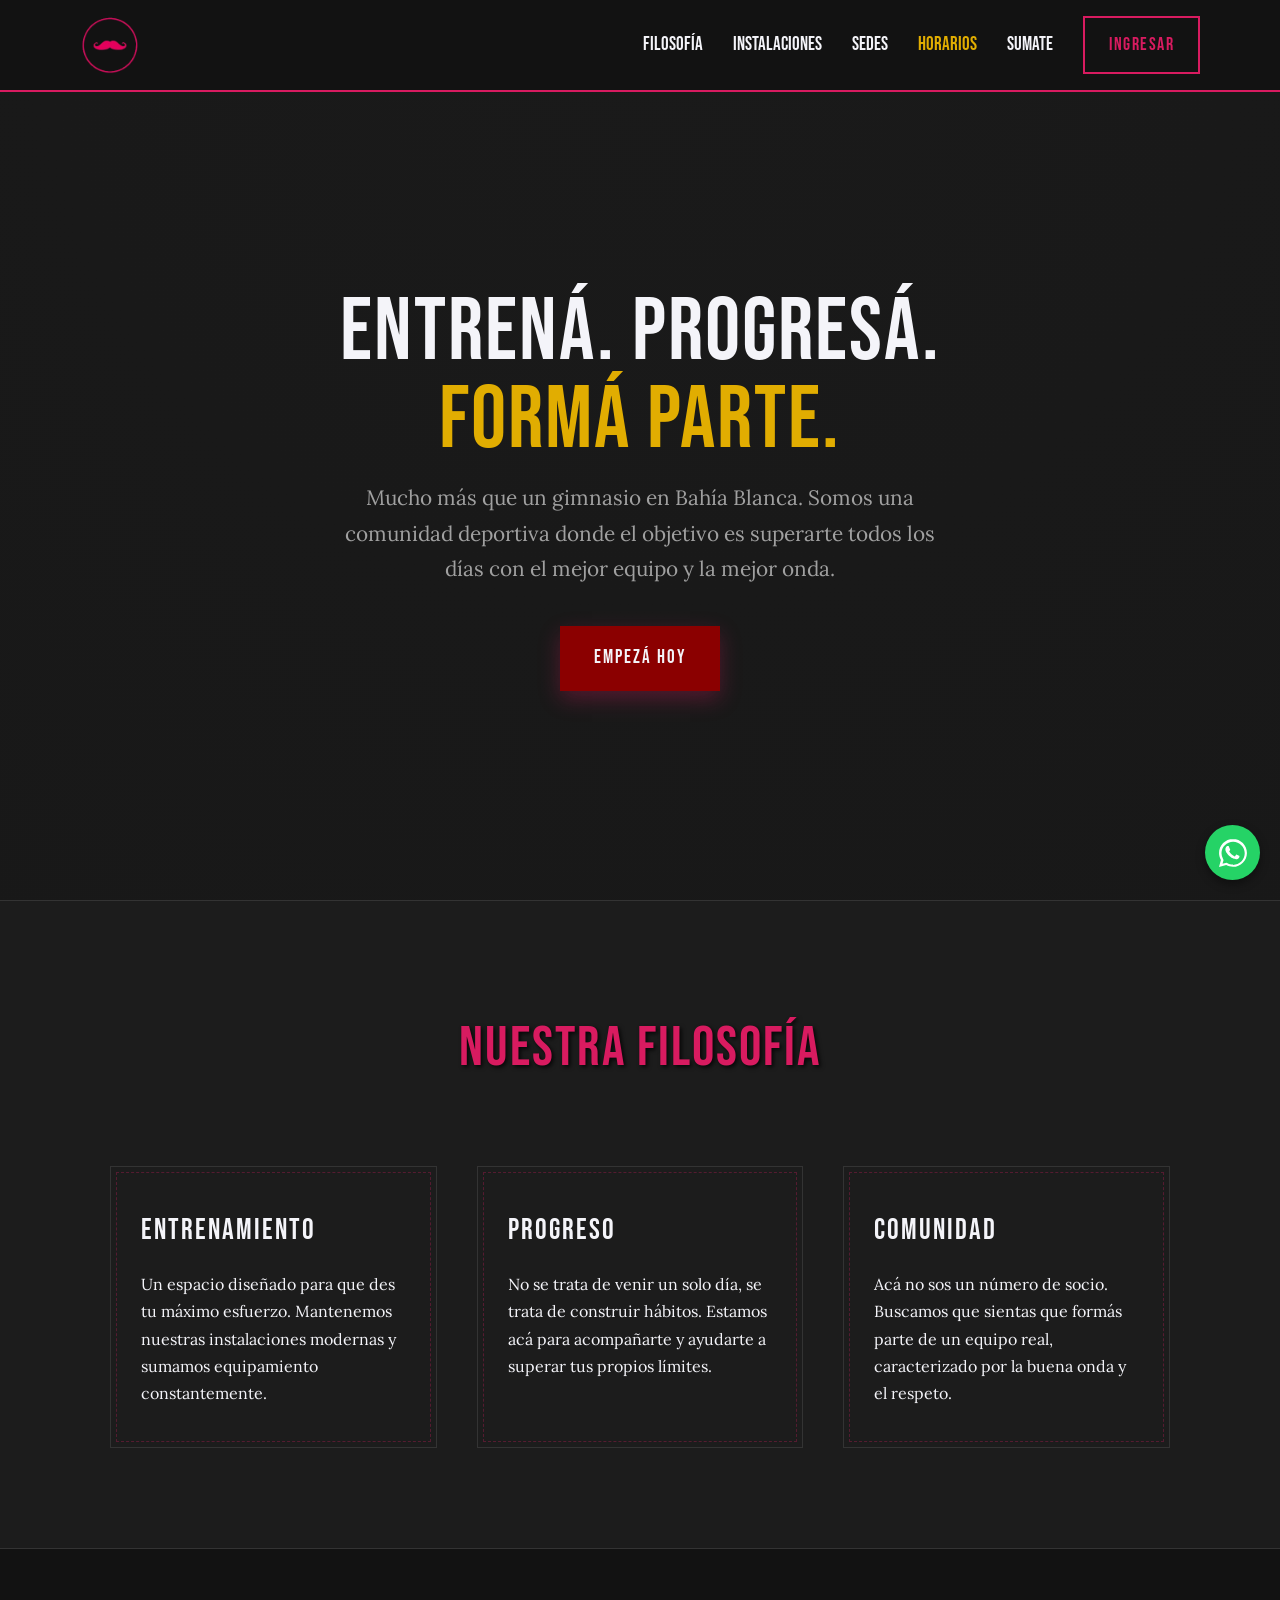
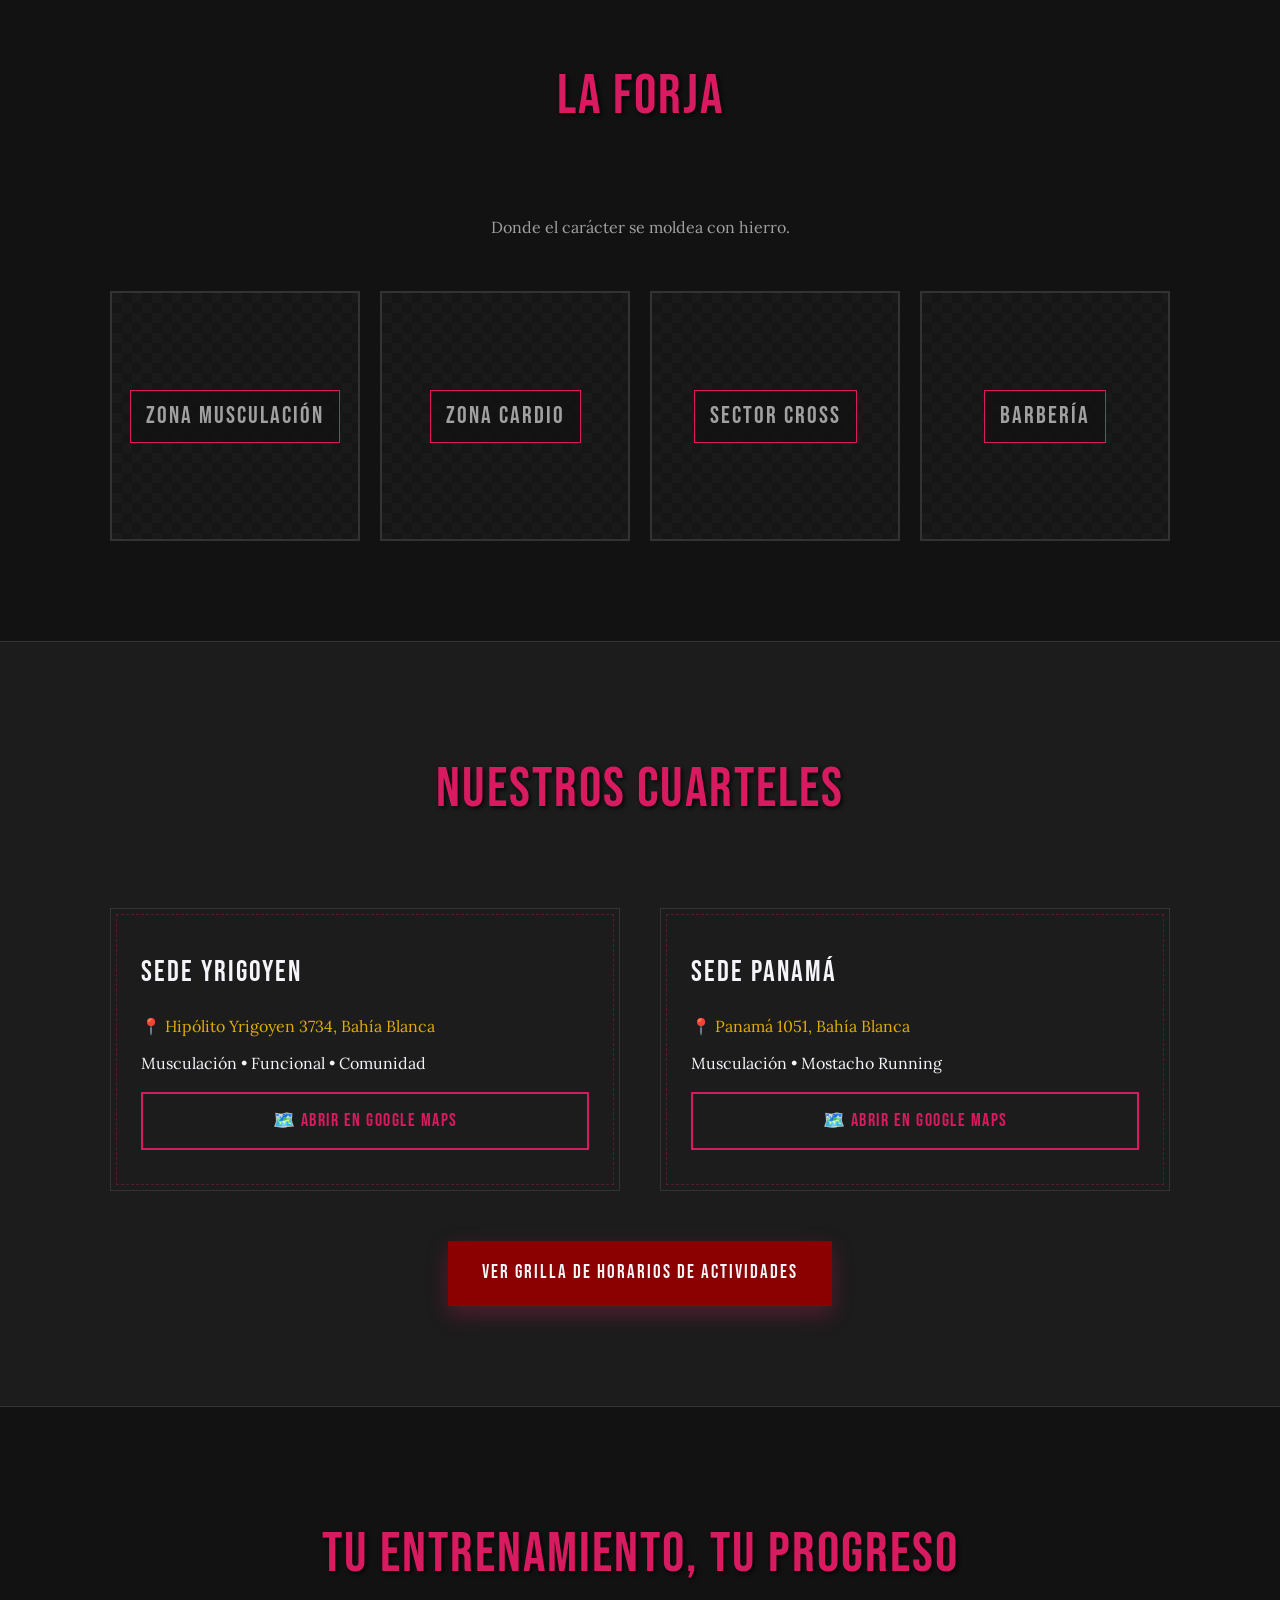
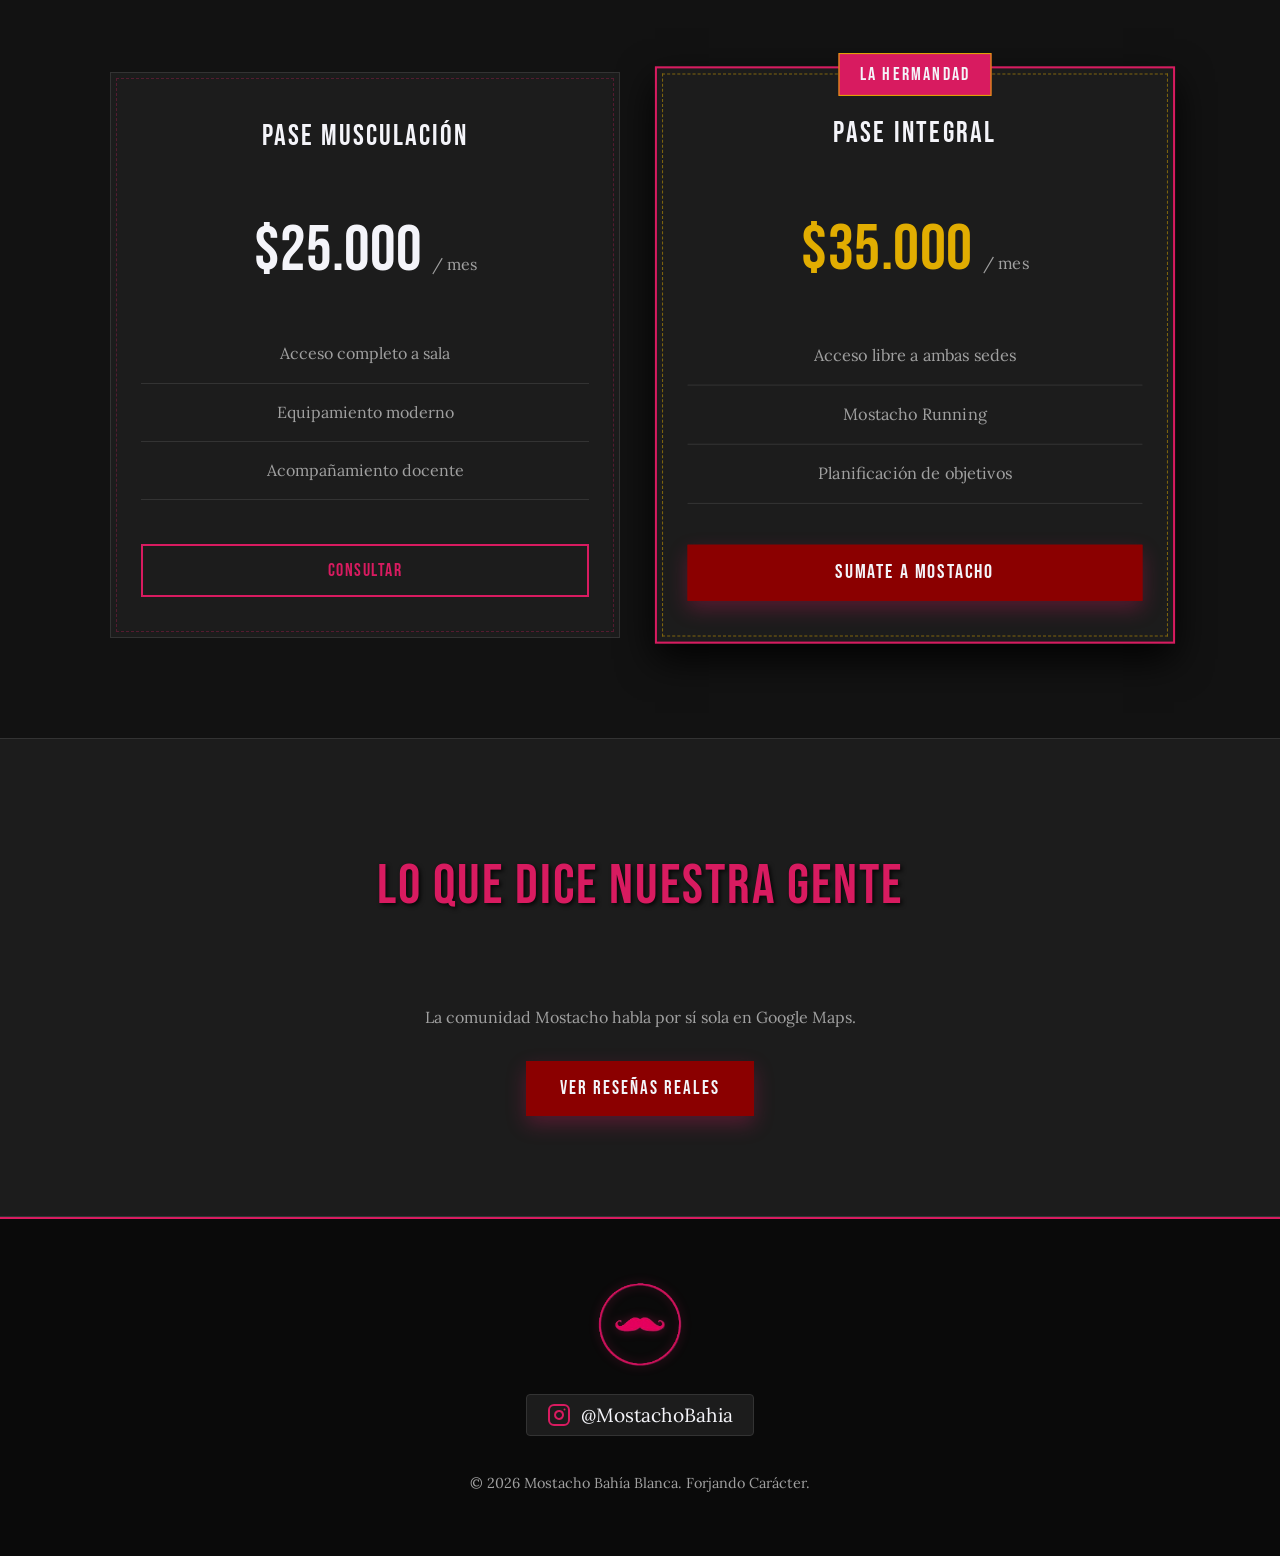
==== index.html @ eb4aad85 "feat: Interfaz completa de Mostacho Gym v1.0" ====
<!DOCTYPE html>
<html lang="es-AR">
<head>
    <meta charset="UTF-8">
    <meta name="viewport" content="width=device-width, initial-scale=1.0">
    <title>Mostacho Gym | Comunidad Deportiva en Bahía Blanca</title>
    
    <link rel="preconnect" href="https://fonts.googleapis.com">
    <link rel="preconnect" href="https://fonts.gstatic.com" crossorigin>
    <link href="https://fonts.googleapis.com/css2?family=Bebas+Neue&family=Lora:ital,wght@0,400;0,700;1,400&display=swap" rel="stylesheet">
    
    <link rel="stylesheet" href="./src/css/variables.css">
    <link rel="stylesheet" href="./src/css/global.css">
    <link rel="stylesheet" href="./src/css/landing.css">
</head>
<body>
    
    <!-- PANTALLA DE CARGA (SPLASH SCREEN) -->
    <div id="splash-screen" class="splash-screen">
        <img src="./public/imagen/logo.png" alt="Cargando Mostacho..." class="splash-logo">
    </div>

    <!-- HEADER Y NAVEGACIÓN -->
    <header class="main-header">
        <div class="nav-container">
            <img src="./public/imagen/logo.png" alt="Mostacho Gym Logo" class="brand-logo">
            <nav class="main-nav">
                <a href="#filosofia">Filosofía</a>
                <a href="#galeria">Instalaciones</a>
                <a href="#sedes">Sedes</a>
                <a href="horarios.html" style="color: var(--accent-mustard);">Horarios</a>
                <a href="#planes">Sumate</a>
                <a href="login.html" class="btn-outline">Ingresar</a>
            </nav>
        </div>
    </header>

    <main>
        <!-- HERO SECTION -->
        <section class="hero">
            <div class="hero-content">
                <h1>ENTRENÁ. PROGRESÁ. <br><span class="acento">FORMÁ PARTE.</span></h1>
                <p>Mucho más que un gimnasio en Bahía Blanca. Somos una comunidad deportiva donde el objetivo es superarte todos los días con el mejor equipo y la mejor onda.</p>
                <a href="#planes" class="btn-primary">Empezá hoy</a>
            </div>
        </section>

        <!-- SECCIÓN: FILOSOFÍA -->
        <section id="filosofia" class="seccion-superficie">
            <div class="contenedor">
                <h2 class="titulo-seccion oculto-scroll">Nuestra Filosofía</h2>
                <div class="grid-filosofia">
                    <article class="card-industrial oculto-scroll">
                        <h3>Entrenamiento</h3>
                        <p>Un espacio diseñado para que des tu máximo esfuerzo. Mantenemos nuestras instalaciones modernas y sumamos equipamiento constantemente.</p>
                    </article>
                    <article class="card-industrial oculto-scroll" style="transition-delay: 0.2s;">
                        <h3>Progreso</h3>
                        <p>No se trata de venir un solo día, se trata de construir hábitos. Estamos acá para acompañarte y ayudarte a superar tus propios límites.</p>
                    </article>
                    <article class="card-industrial oculto-scroll" style="transition-delay: 0.4s;">
                        <h3>Comunidad</h3>
                        <p>Acá no sos un número de socio. Buscamos que sientas que formás parte de un equipo real, caracterizado por la buena onda y el respeto.</p>
                    </article>
                </div>
            </div>
        </section>

        <!-- SECCIÓN: GALERÍA -->
        <section id="galeria" class="seccion-oscura">
            <div class="contenedor">
                <h2 class="titulo-seccion oculto-scroll">La Forja</h2>
                <p style="text-align: center; color: var(--text-muted); margin-bottom: 50px;" class="oculto-scroll">Donde el carácter se moldea con hierro.</p>
                <div class="grid-galeria">
                    <div class="foto-galeria oculto-scroll"><span>ZONA MUSCULACIÓN</span></div>
                    <div class="foto-galeria oculto-scroll" style="transition-delay: 0.2s;"><span>ZONA CARDIO</span></div>
                    <div class="foto-galeria oculto-scroll" style="transition-delay: 0.4s;"><span>SECTOR CROSS</span></div>
                    <div class="foto-galeria oculto-scroll" style="transition-delay: 0.6s;"><span>BARBERÍA</span></div>
                </div>
            </div>
        </section>

        <!-- SECCIÓN: SEDES Y HORARIOS -->
        <section id="sedes" class="seccion-superficie">
            <div class="contenedor">
                <h2 class="titulo-seccion oculto-scroll">Nuestros Cuarteles</h2>
                <div class="grid-sedes">
                    <article class="card-industrial oculto-scroll">
                        <div class="sede-info">
                            <h3>Sede Yrigoyen</h3>
                            <p style="color: var(--accent-mustard); margin-bottom: 10px;">📍 Hipólito Yrigoyen 3734, Bahía Blanca</p>
                            <p class="sede-detalle">Musculación • Funcional • Comunidad</p>
                            <a href="https://www.google.com/maps/search/?api=1&query=Hipolito+Yrigoyen+3734,+Bahia+Blanca" target="_blank" rel="noopener noreferrer" class="btn-outline w-100" style="margin-top: 15px;">
                                🗺️ Abrir en Google Maps
                            </a>
                        </div>
                    </article>
                    <article class="card-industrial oculto-scroll" style="transition-delay: 0.2s;">
                        <div class="sede-info">
                            <h3>Sede Panamá</h3>
                            <p style="color: var(--accent-mustard); margin-bottom: 10px;">📍 Panamá 1051, Bahía Blanca</p>
                            <p class="sede-detalle">Musculación • Mostacho Running</p>
                            <a href="https://www.google.com/maps/search/?api=1&query=Panama+1051,+Bahia+Blanca" target="_blank" rel="noopener noreferrer" class="btn-outline w-100" style="margin-top: 15px;">
                                🗺️ Abrir en Google Maps
                            </a>
                        </div>
                    </article>
                </div>
                <div class="w-100 oculto-scroll" style="margin-top: 50px; text-align: center;">
                    <a href="horarios.html" class="btn-primary">VER GRILLA DE HORARIOS DE ACTIVIDADES</a>
                </div>
            </div>
        </section>

        <!-- SECCIÓN: PLANES DE MEMBRESÍA -->
        <section id="planes" class="seccion-oscura">
            <div class="contenedor">
                <h2 class="titulo-seccion oculto-scroll">Tu entrenamiento, tu progreso</h2>
                <div class="grid-planes">
                    <article class="card-industrial card-plan oculto-scroll">
                        <div class="plan-header">
                            <h3>Pase Musculación</h3>
                        </div>
                        <span class="precio">$25.000 <small>/ mes</small></span>
                        <ul class="plan-features">
                            <li>Acceso completo a sala</li>
                            <li>Equipamiento moderno</li>
                            <li>Acompañamiento docente</li>
                        </ul>
                        <button class="btn-outline-full">Consultar</button>
                    </article>

                    <article class="card-industrial card-plan destacado oculto-scroll" style="transition-delay: 0.2s;">
                        <div class="etiqueta-destacado">LA HERMANDAD</div>
                        <div class="plan-header">
                            <h3>Pase Integral</h3>
                        </div>
                        <span class="precio acento">$35.000 <small>/ mes</small></span>
                        <ul class="plan-features">
                            <li>Acceso libre a ambas sedes</li>
                            <li>Mostacho Running</li>
                            <li>Planificación de objetivos</li>
                        </ul>
                        <button class="btn-primary-full">Sumate a Mostacho</button>
                    </article>
                </div>
            </div>
        </section>
        
        <!-- BANNER: RESEÑAS -->
        <section class="banner-comunidad seccion-superficie">
            <div class="contenedor" style="text-align: center;">
                <h2 class="titulo-seccion oculto-scroll">Lo que dice nuestra gente</h2>
                <p style="color: var(--text-muted); margin-bottom: 30px;" class="oculto-scroll">La comunidad Mostacho habla por sí sola en Google Maps.</p>
                <button id="btn-abrir-resenas" class="btn-primary oculto-scroll">Ver Reseñas Reales</button>
            </div>
        </section>
    </main>

    <!-- MODAL DE RESEÑAS -->
    <div id="modal-resenas" class="modal-overlay">
        <div class="modal-content card-industrial">
            <span class="cerrar-modal" id="btn-cerrar-modal">&times;</span>
            <div class="modal-header" style="text-align: center; margin-bottom: 30px;">
                <h2 style="color: var(--accent-mustard);">Reseñas de la Hermandad</h2>
                <div id="puntuacion-global" style="color: var(--accent-mustard); font-size: 1.2rem; font-family: var(--font-title);">⭐⭐⭐⭐⭐ 4.9/5</div>
            </div>
            
            <div class="grid-resenas" id="contenedor-resenas-dinamico">
                <div style="border-bottom: 1px dashed var(--accent-logo); padding-bottom: 15px; margin-bottom: 15px;">
                    <strong style="color: var(--text-main); font-size: 1.2rem;">Lucas M. (Estático)</strong><br>
                    <span style="color: var(--accent-mustard);">⭐⭐⭐⭐⭐</span>
                    <p style="color: var(--text-muted); font-style: italic; margin-top: 10px;">"Excelente ambiente, las máquinas son un lujo y siempre están renovando equipos."</p>
                </div>
            </div>
        </div>
    </div>

    <!-- DIV OCULTO REQUERIDO POR GOOGLE MAPS -->
    <div id="mapa-oculto" style="display: none;"></div>

    <!-- MÓDULO FLOTANTE: WHATSAPP CORREGIDO -->
    <a href="https://wa.me/542966233251" class="whatsapp-float" target="_blank" rel="noopener noreferrer" aria-label="Contactar por WhatsApp" style="position: fixed; bottom: 20px; right: 20px; background-color: #25D366; width: 55px; height: 55px; border-radius: 50%; display: flex; align-items: center; justify-content: center; box-shadow: 0 4px 10px rgba(0,0,0,0.4); z-index: 1000; transition: transform 0.3s ease;" onmouseover="this.style.transform='scale(1.1)'" onmouseout="this.style.transform='scale(1)'">
        <svg viewBox="0 0 32 32" width="32" height="32">
            <path fill="#FFF" d="M16.002 2.058c-7.702 0-13.948 6.242-13.948 13.942 0 2.458.641 4.855 1.862 6.974L2 30l7.211-1.892c2.052 1.127 4.356 1.721 6.787 1.721 7.7 0 13.945-6.244 13.945-13.942.001-7.7-6.245-13.944-13.945-13.944zM16.002 27.525c-2.078 0-4.116-.558-5.901-1.616l-.423-.25-4.384 1.15.1.411 1.178-4.275-.275-.436a11.583 11.583 0 0 1-1.782-6.17c0-6.398 5.207-11.603 11.606-11.603 6.398 0 11.604 5.205 11.604 11.603 0 6.398-5.205 11.604-11.604 11.604zm6.368-8.71c-.35-.175-2.067-1.02-2.387-1.137-.32-.117-.553-.175-.787.175-.233.35-.903 1.137-1.107 1.37-.203.233-.408.263-.758.087-2.193-1.096-3.72-2.327-5.116-4.708-.203-.35.203-.321.888-1.691.117-.233.058-.437-.029-.612-.087-.175-.787-1.897-1.078-2.597-.282-.68-.57-.587-.787-.597-.203-.01-.437-.01-.67-.01-.233 0-.612.087-.932.437-.32.35-1.224 1.196-1.224 2.917 0 1.721 1.253 3.383 1.428 3.617.175.233 2.478 3.782 5.998 5.303 2.146.928 2.951 1.002 4.023.847 1.229-.177 2.067-.845 2.358-1.663.291-.817.291-1.516.203-1.663-.086-.146-.32-.233-.67-.408z"></path>
        </svg>
    </a>

    <!-- FOOTER CORREGIDO -->
    <footer>
        <div class="footer-content">
            <img src="./public/imagen/logo.png" alt="Mostacho Bahía Blanca" class="footer-logo">
            
            <div class="footer-social">
                <a href="https://www.instagram.com/mostachogym/" target="_blank" rel="noopener noreferrer" class="social-link" title="Síguenos en Instagram">
                    <svg xmlns="http://www.w3.org/2000/svg" width="24" height="24" viewBox="0 0 24 24" fill="none" stroke="currentColor" stroke-width="2" stroke-linecap="round" stroke-linejoin="round" class="icon-instagram">
                        <rect x="2" y="2" width="20" height="20" rx="5" ry="5"></rect>
                        <path d="M16 11.37A4 4 0 1 1 12.63 8 4 4 0 0 1 16 11.37z"></path>
                        <line x1="17.5" y1="6.5" x2="17.51" y2="6.5"></line>
                    </svg>
                    <span>@MostachoBahia</span>
                </a>
            </div>
        </div>
        <p>&copy; 2026 Mostacho Bahía Blanca. Forjando Carácter.</p>
    </footer>

    <script src="./src/js/core/app.js"></script>
</body>
</html>
---- src/css/variables.css ----
/* =========================================
   SISTEMA DE DISEÑO: MOSTACHO INDUSTRIAL-RETRO
   ========================================= */
@import url('https://fonts.googleapis.com/css2?family=Bebas+Neue&family=Lora:ital,wght@0,400;0,700;1,400&display=swap');

:root {
    /* Paleta Corporativa Estricta */
    --bg-main: #121212;             /* Negro mate profundo */
    --bg-surface: #1C1C1C;          /* Negro superficie para dar relieve */
    --text-main: #F4F4F9;           /* Blanco hueso/crema */
    --text-muted: #A0A0A0;          /* Gris para textos secundarios */
    
    /* Acentos de Marca (Actualizado al Logo) */
    --accent-logo: #D81B60;         /* Rojo/Fucsia vibrante extraído del logo */
    --accent-mustard: #E1AD01;      /* Amarillo Mostaza para estados activos/estrellas */
    --accent-red: #8B0000;          /* Rojo oscuro clásico para botones pesados */
    
    /* Tipografías */
    --font-title: 'Bebas Neue', 'Impact', sans-serif; 
    --font-text: 'Lora', serif;
    
    /* Variables de UI Industrial */
    --border-logo: 2px solid var(--accent-logo);
    --border-subtle: 1px solid #333333;
    --shadow-dark: 0 15px 35px rgba(0, 0, 0, 0.9);
    --shadow-red: 0 8px 20px rgba(216, 27, 96, 0.3);
}
---- src/css/global.css ----
/* =========================================
   RESET Y BASE
   ========================================= */
* {
    margin: 0;
    padding: 0;
    box-sizing: border-box;
}

body {
    background-color: var(--bg-main);
    color: var(--text-main);
    font-family: var(--font-text);
    line-height: 1.7;
    -webkit-font-smoothing: antialiased;
    background-image: radial-gradient(circle at top center, #1a1a1a 0%, #121212 100%);
    scroll-behavior: smooth;
}

h1, h2, h3, h4 {
    font-family: var(--font-title);
    color: var(--text-main);
    letter-spacing: 2px;
    font-weight: normal;
    text-transform: uppercase;
}

a {
    text-decoration: none;
    color: var(--accent-logo);
    transition: all 0.3s ease;
}

a:hover {
    color: var(--accent-mustard);
}

.acento {
    color: var(--accent-mustard) !important;
}

.w-100 {
    width: 100%;
    text-align: center;
}

/* =========================================
   BOTONES
   ========================================= */
.btn-primary, .btn-primary-full {
    display: inline-block;
    background-color: var(--accent-red);
    color: var(--text-main);
    padding: 14px 32px;
    font-family: var(--font-title);
    font-size: 1.2rem;
    letter-spacing: 2px;
    border: 2px solid var(--accent-red);
    cursor: pointer;
    transition: all 0.3s ease;
    box-shadow: var(--shadow-red);
    text-transform: uppercase;
}

.btn-primary-full { width: 100%; }

.btn-primary:hover, .btn-primary-full:hover {
    background-color: transparent;
    color: var(--accent-mustard);
    border-color: var(--accent-mustard);
    transform: translateY(-2px);
    box-shadow: none;
}

.btn-outline, .btn-outline-full {
    display: inline-block;
    background-color: transparent;
    color: var(--accent-logo);
    border: var(--border-logo);
    padding: 12px 24px;
    font-family: var(--font-title);
    font-size: 1.1rem;
    letter-spacing: 1.5px;
    cursor: pointer;
    transition: all 0.3s ease;
    text-transform: uppercase;
}

.btn-outline-full { width: 100%; padding: 14px 24px; }

.btn-outline:hover, .btn-outline-full:hover {
    background-color: var(--accent-logo);
    color: var(--bg-main);
}

/* =========================================
   HEADER Y NAVEGACIÓN
   ========================================= */
.main-header {
    background-color: rgba(18, 18, 18, 0.95);
    border-bottom: var(--border-logo);
    position: fixed;
    width: 100%;
    top: 0;
    z-index: 100;
    backdrop-filter: blur(5px);
}

.nav-container {
    display: flex;
    justify-content: space-between;
    align-items: center;
    padding: 15px 40px;
    max-width: 1200px;
    margin: 0 auto;
}

.brand-logo {
    height: 60px;
    width: auto;
}

.main-nav {
    display: flex;
    gap: 30px;
    align-items: center;
}

.main-nav a:not(.btn-outline) {
    font-family: var(--font-title);
    font-size: 1.2rem;
    color: var(--text-main);
}

.main-nav a:not(.btn-outline):hover {
    color: var(--accent-mustard);
}

/* =========================================
   FOOTER Y REDES
   ========================================= */
footer {
    background-color: #0a0a0a;
    border-top: var(--border-logo);
    padding: 60px 20px;
    text-align: center;
}

.footer-content {
    display: flex;
    flex-direction: column;
    align-items: center;
    gap: 25px;
    margin-bottom: 35px;
}

.footer-logo {
    height: 90px;
    width: auto;
    filter: drop-shadow(0 0 5px rgba(216, 27, 96, 0.3));
}

.footer-social .social-link {
    display: inline-flex;
    align-items: center;
    justify-content: center;
    gap: 10px;
    color: var(--text-main);
    font-family: var(--font-text);
    font-size: 1.2rem;
    padding: 8px 20px;
    border: var(--border-subtle);
    border-radius: 4px;
    background-color: var(--bg-surface);
    transition: all 0.3s ease;
    text-decoration: none;
}

.footer-social .social-link span {
    line-height: 1;
    display: flex;
    align-items: center;
}

.icon-instagram {
    display: block;
    stroke: var(--accent-logo);
    transition: stroke 0.3s ease;
}

.footer-social .social-link:hover {
    border-color: var(--accent-mustard);
    background-color: var(--bg-main);
}

.footer-social .social-link:hover .icon-instagram {
    stroke: var(--accent-mustard);
}

.footer-social .social-link:hover span {
    color: var(--accent-mustard);
}

footer p {
    color: var(--text-muted);
    font-size: 0.9rem;
}

/* =========================================
   SISTEMA DE MODALES
   ========================================= */
.modal-overlay {
    display: none;
    position: fixed;
    top: 0; left: 0; width: 100%; height: 100%;
    background-color: rgba(0, 0, 0, 0.85);
    backdrop-filter: blur(5px);
    z-index: 2000;
    justify-content: center;
    align-items: center;
}

.modal-overlay.activo {
    display: flex; 
}

.modal-content {
    background-color: var(--bg-surface);
    padding: 40px;
    max-width: 600px;
    width: 90%;
    border: var(--border-logo);
    position: relative;
    box-shadow: var(--shadow-dark);
}

.cerrar-modal {
    position: absolute;
    top: 15px; right: 20px;
    font-size: 2.5rem;
    line-height: 1;
    color: var(--accent-logo);
    cursor: pointer;
    transition: color 0.3s ease;
}

.cerrar-modal:hover {
    color: var(--accent-mustard);
}

/* =========================================
   PANTALLA DE CARGA (SPLASH SCREEN)
   ========================================= */
.splash-screen {
    position: fixed;
    top: 0; left: 0; width: 100%; height: 100%;
    background-color: var(--bg-main);
    z-index: 9999;
    display: flex;
    justify-content: center;
    align-items: center;
    transition: opacity 0.5s ease;
}

.splash-logo {
    width: 150px;
    animation: latido 1.5s infinite;
    filter: drop-shadow(0 0 15px rgba(216, 27, 96, 0.6));
}

@keyframes latido {
    0% { transform: scale(1); opacity: 0.8; }
    50% { transform: scale(1.1); opacity: 1; }
    100% { transform: scale(1); opacity: 0.8; }
}
---- src/css/landing.css ----
/* =========================================
   LAYOUT Y SECCIONES
   ========================================= */
.contenedor {
    max-width: 1100px;
    margin: 0 auto;
    padding: 0 20px;
}

.seccion-oscura {
    background-color: var(--bg-main);
    padding: 100px 0;
}

.seccion-superficie {
    background-color: var(--bg-surface);
    padding: 100px 0;
    border-top: var(--border-subtle);
    border-bottom: var(--border-subtle);
}

.titulo-seccion {
    text-align: center;
    font-size: 3.5rem;
    margin-bottom: 70px;
    color: var(--accent-logo);
    text-shadow: 2px 2px 4px rgba(0,0,0,0.8);
}

/* =========================================
   HERO SECTION
   ========================================= */
.hero {
    height: 100vh;
    display: flex;
    align-items: center;
    justify-content: center;
    text-align: center;
    padding: 0 20px;
    position: relative;
    padding-top: 80px;
}

.hero h1 {
    font-size: 5.5rem;
    margin-bottom: 15px;
    color: var(--text-main);
    line-height: 1;
}

.hero p {
    font-size: 1.3rem;
    margin-bottom: 40px;
    max-width: 600px;
    margin-inline: auto;
    color: var(--text-muted);
}

/* =========================================
   SISTEMA DE ANIMACIÓN SCROLL (INTERSECTION)
   ========================================= */
.oculto-scroll {
    opacity: 0;
    transform: translateY(40px);
    transition: opacity 0.8s ease-out, transform 0.8s ease-out;
}

.mostrar-scroll {
    opacity: 1;
    transform: translateY(0);
}

/* =========================================
   TARJETAS Y GRIDS (FILOSOFÍA, SEDES, PLANES)
   ========================================= */
.grid-filosofia, .grid-sedes, .grid-planes {
    display: grid;
    grid-template-columns: repeat(auto-fit, minmax(300px, 1fr));
    gap: 40px;
}

.card-industrial {
    background-color: var(--bg-surface);
    padding: 40px 30px;
    border: 1px solid #333;
    transition: all 0.3s ease;
    position: relative;
}

.card-industrial::before {
    content: '';
    position: absolute;
    top: 5px; left: 5px; right: 5px; bottom: 5px;
    border: 1px dashed var(--accent-logo);
    opacity: 0.3;
    pointer-events: none;
    transition: all 0.3s ease;
}

.card-industrial:hover {
    box-shadow: var(--shadow-dark);
    transform: translateY(-5px);
    border-color: var(--accent-logo);
}

.card-industrial:hover::before {
    opacity: 1;
}

.card-industrial h3 {
    margin-bottom: 15px;
    font-size: 1.8rem;
    color: var(--text-main);
}

/* =========================================
   GALERÍA (NUEVO PROTOTIPO)
   ========================================= */
.grid-galeria {
    display: grid;
    grid-template-columns: repeat(auto-fit, minmax(250px, 1fr));
    gap: 20px;
}

.foto-galeria {
    height: 250px;
    background-color: #1a1a1a;
    border: 2px solid #333;
    display: flex;
    align-items: center;
    justify-content: center;
    position: relative;
    overflow: hidden;
    transition: all 0.3s ease;
    /* Fondo con textura sutil para el prototipo */
    background-image: repeating-linear-gradient(45deg, #161616 25%, transparent 25%, transparent 75%, #161616 75%, #161616), repeating-linear-gradient(45deg, #161616 25%, #1a1a1a 25%, #1a1a1a 75%, #161616 75%, #161616);
    background-position: 0 0, 10px 10px;
    background-size: 20px 20px;
}

.foto-galeria span {
    font-family: var(--font-title);
    color: var(--text-muted);
    font-size: 1.5rem;
    letter-spacing: 2px;
    z-index: 2;
    background-color: rgba(18, 18, 18, 0.8);
    padding: 5px 15px;
    border: 1px solid var(--accent-logo);
}

.foto-galeria:hover {
    border-color: var(--accent-logo);
    transform: scale(1.02);
    box-shadow: var(--shadow-red);
}

/* =========================================
   PLANES DE MEMBRESÍA
   ========================================= */
.card-plan {
    text-align: center;
    display: flex;
    flex-direction: column;
}

.card-plan.destacado {
    border: var(--border-logo);
    transform: scale(1.02);
    box-shadow: var(--shadow-dark);
}

.card-plan.destacado::before {
    border-color: var(--accent-mustard);
    opacity: 0.5;
}

.etiqueta-destacado {
    position: absolute;
    top: -15px;
    left: 50%;
    transform: translateX(-50%);
    background-color: var(--accent-logo);
    color: var(--text-main);
    padding: 5px 20px;
    font-family: var(--font-title);
    font-size: 1.1rem;
    letter-spacing: 2px;
    border: 1px solid var(--accent-mustard);
    z-index: 10;
}

.precio {
    display: block;
    font-family: var(--font-title);
    font-size: 4rem;
    color: var(--text-main);
    margin: 20px 0;
}

.precio small {
    font-family: var(--font-text);
    font-size: 1rem;
    color: var(--text-muted);
}

.plan-features {
    list-style: none;
    margin-bottom: 40px;
    flex-grow: 1;
}

.plan-features li {
    padding: 15px 0;
    border-bottom: 1px solid #333;
    color: var(--text-muted);
}

/* =========================================
   RESPONSIVE
   ========================================= */
@media (max-width: 768px) {
    .hero h1 { font-size: 4rem; }
    .nav-container { flex-direction: column; gap: 15px; }
    .main-nav { flex-wrap: wrap; justify-content: center; }
    .card-plan.destacado { transform: scale(1); }
}
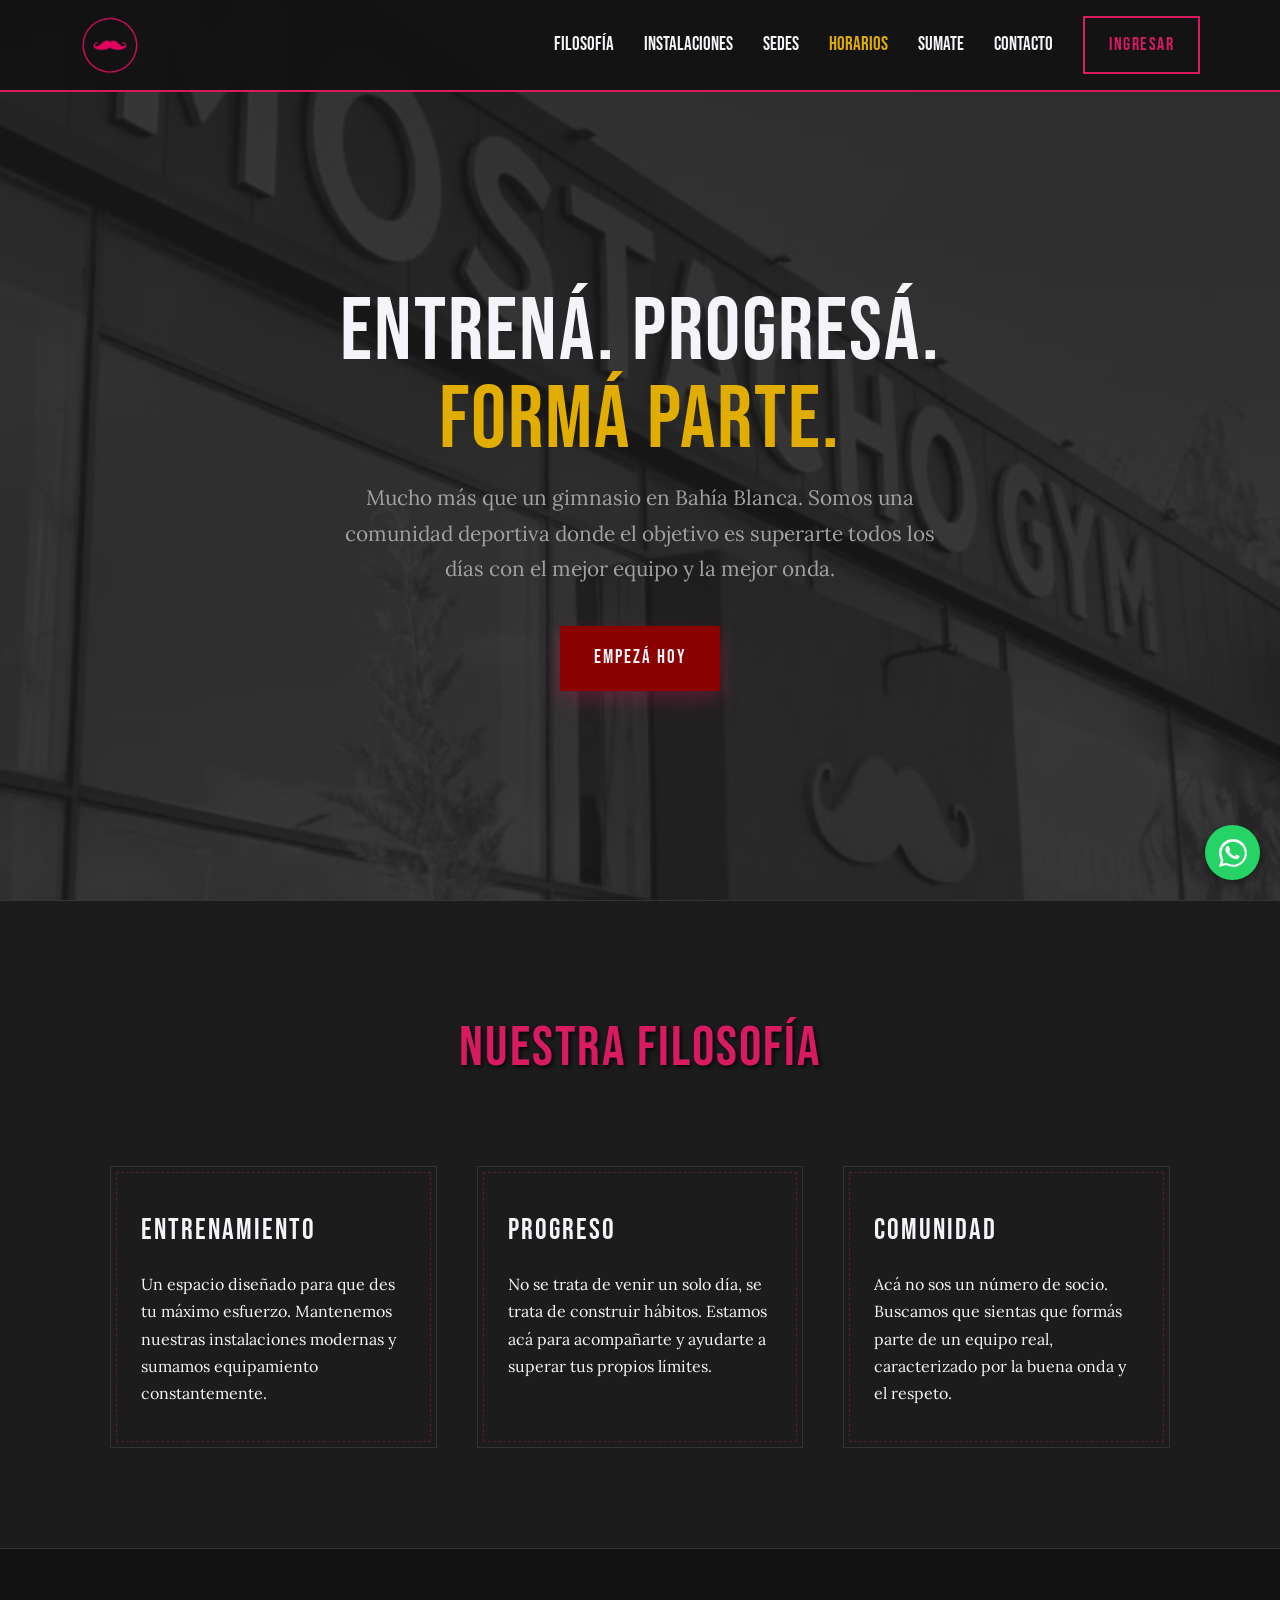
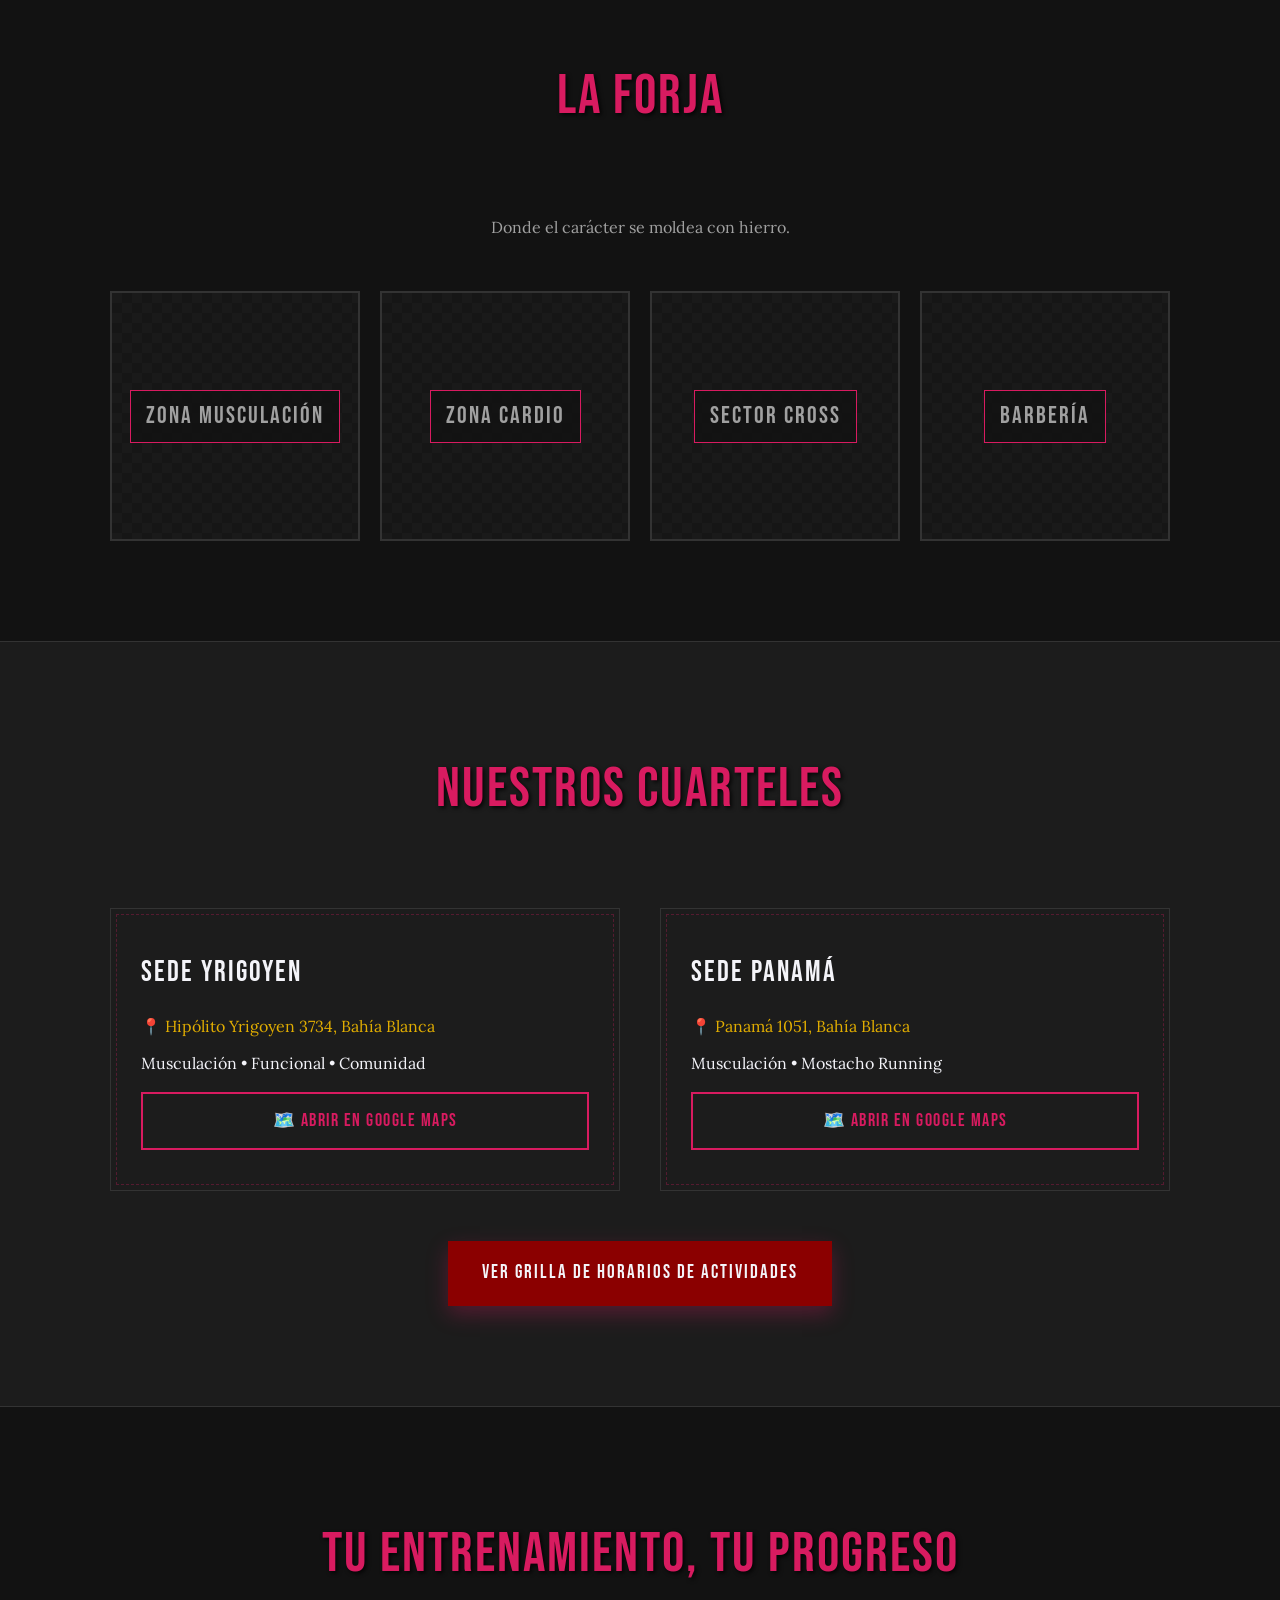
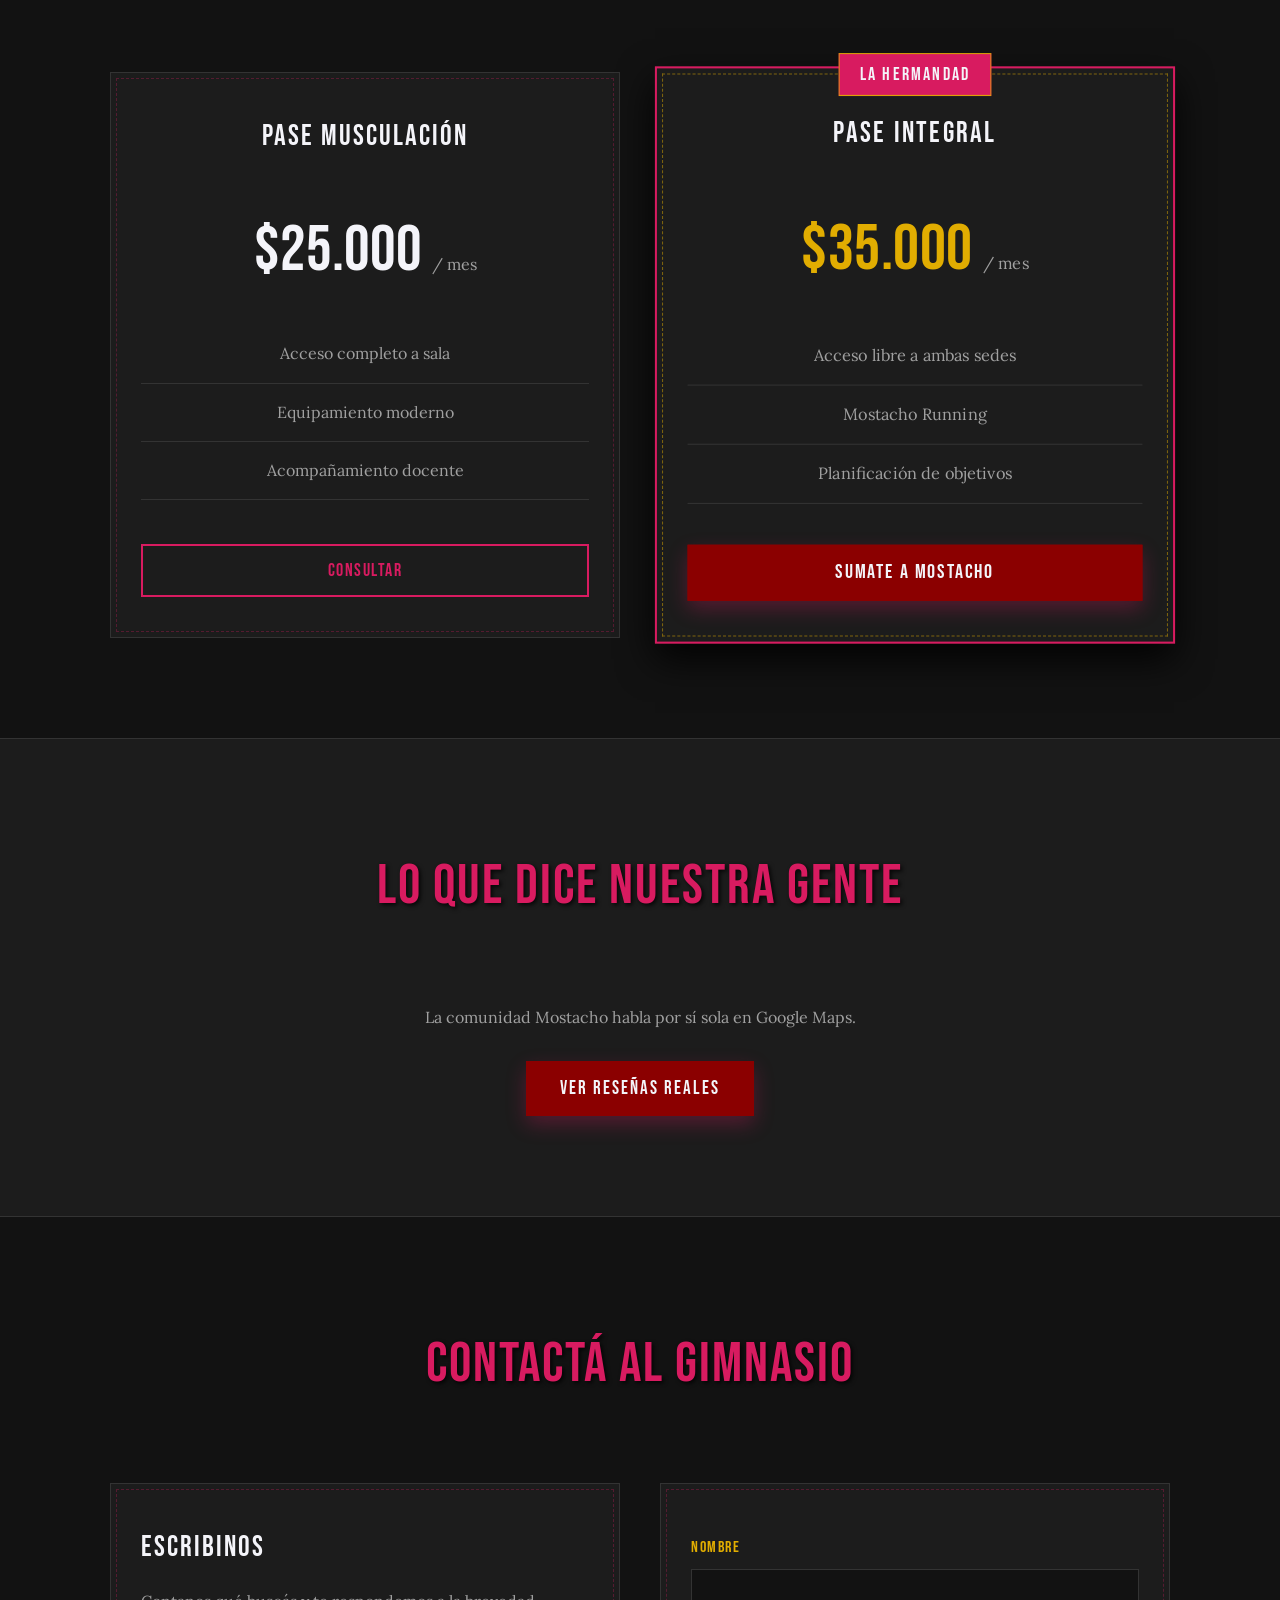
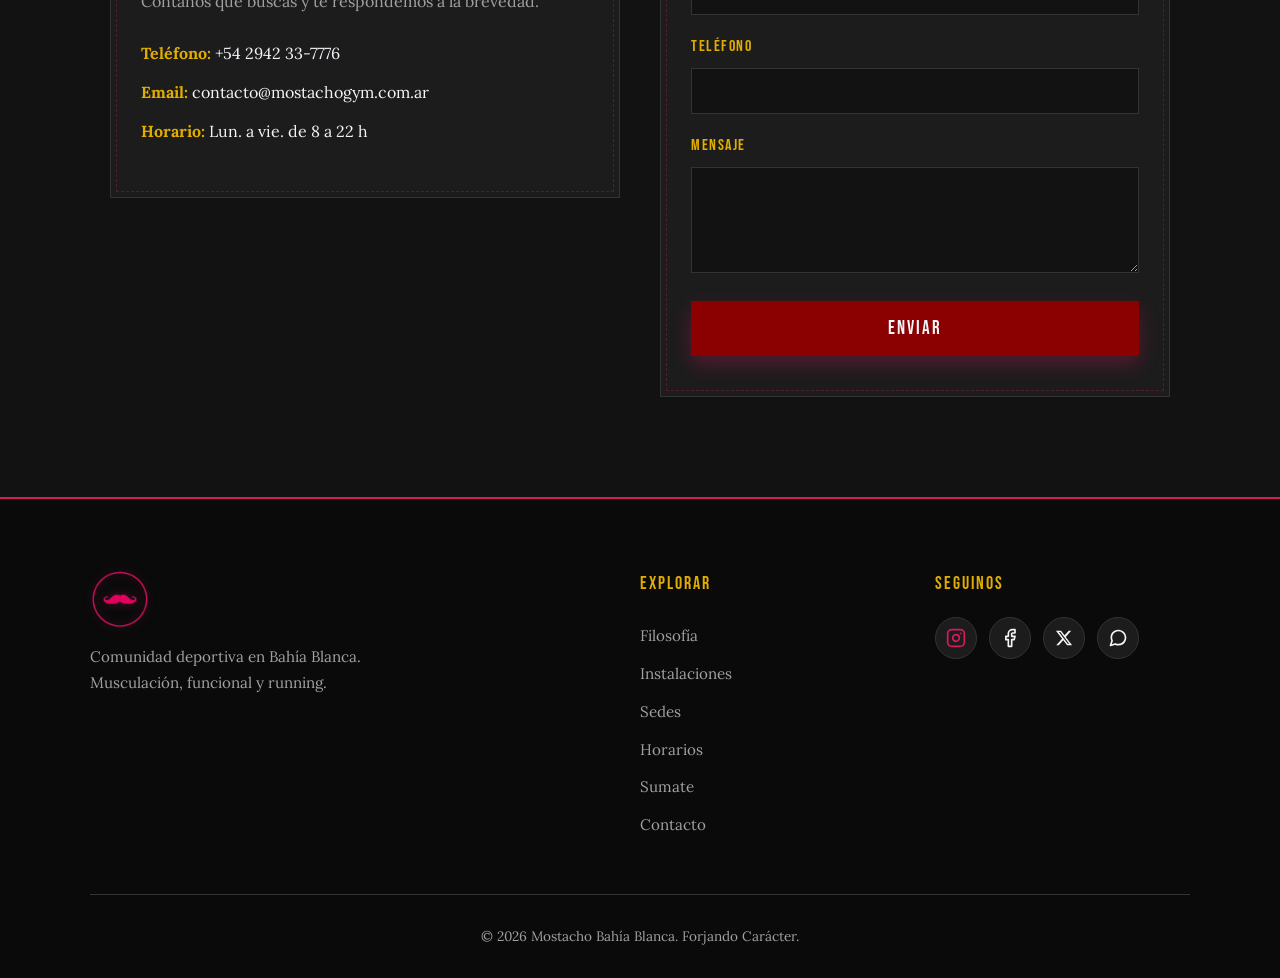
==== commit 7945b104: "Modificacion en la imagen del principio y Footer" ====
--- a/index.html
+++ b/index.html
@@ -30,6 +30,7 @@
                 <a href="#sedes">Sedes</a>
                 <a href="horarios.html" style="color: var(--accent-mustard);">Horarios</a>
                 <a href="#planes">Sumate</a>
+                <a href="#contacto">Contacto</a>
                 <a href="login.html" class="btn-outline">Ingresar</a>
             </nav>
         </div>
@@ -38,6 +39,7 @@
     <main>
         <!-- HERO SECTION -->
         <section class="hero">
+            <img src="./public/imagen/MostachoImagen.jpg" alt="" class="hero-imagen-flotante" aria-hidden="true">
             <div class="hero-content">
                 <h1>ENTRENÁ. PROGRESÁ. <br><span class="acento">FORMÁ PARTE.</span></h1>
                 <p>Mucho más que un gimnasio en Bahía Blanca. Somos una comunidad deportiva donde el objetivo es superarte todos los días con el mejor equipo y la mejor onda.</p>
@@ -155,6 +157,36 @@
                 <button id="btn-abrir-resenas" class="btn-primary oculto-scroll">Ver Reseñas Reales</button>
             </div>
         </section>
+
+        <!-- SECCIÓN: CONTACTO -->
+        <section id="contacto" class="seccion-oscura">
+            <div class="contenedor">
+                <h2 class="titulo-seccion oculto-scroll">Contactá al Gimnasio</h2>
+                <div class="grid-contacto oculto-scroll">
+                    <article class="card-industrial">
+                        <h3>Escribinos</h3>
+                        <p style="color: var(--text-muted); margin-bottom: 25px;">Contanos qué buscás y te respondemos a la brevedad.</p>
+                        <p><strong style="color: var(--accent-mustard);">Teléfono:</strong> +54 2942 33-7776</p>
+                        <p><strong style="color: var(--accent-mustard);">Email:</strong> contacto@mostachogym.com.ar</p>
+                        <p><strong style="color: var(--accent-mustard);">Horario:</strong> Lun. a vie. de 8 a 22 h</p>
+                    </article>
+                    <article class="card-industrial">
+                        <form id="form-contacto">
+                            <label for="contacto-nombre">Nombre</label>
+                            <input type="text" id="contacto-nombre" name="nombre" required>
+
+                            <label for="contacto-telefono">Teléfono</label>
+                            <input type="tel" id="contacto-telefono" name="telefono" required>
+
+                            <label for="contacto-mensaje">Mensaje</label>
+                            <textarea id="contacto-mensaje" name="mensaje" rows="4" required></textarea>
+
+                            <button type="submit" class="btn-primary-full">Enviar</button>
+                        </form>
+                    </article>
+                </div>
+            </div>
+        </section>
     </main>
 
     <!-- MODAL DE RESEÑAS -->
@@ -180,7 +212,7 @@
     <div id="mapa-oculto" style="display: none;"></div>
 
     <!-- MÓDULO FLOTANTE: WHATSAPP CORREGIDO -->
-    <a href="https://wa.me/542966233251" class="whatsapp-float" target="_blank" rel="noopener noreferrer" aria-label="Contactar por WhatsApp" style="position: fixed; bottom: 20px; right: 20px; background-color: #25D366; width: 55px; height: 55px; border-radius: 50%; display: flex; align-items: center; justify-content: center; box-shadow: 0 4px 10px rgba(0,0,0,0.4); z-index: 1000; transition: transform 0.3s ease;" onmouseover="this.style.transform='scale(1.1)'" onmouseout="this.style.transform='scale(1)'">
+    <a href="https://wa.me/542942337776" class="whatsapp-float" target="_blank" rel="noopener noreferrer" aria-label="Contactar por WhatsApp" style="position: fixed; bottom: 20px; right: 20px; background-color: #25D366; width: 55px; height: 55px; border-radius: 50%; display: flex; align-items: center; justify-content: center; box-shadow: 0 4px 10px rgba(0,0,0,0.4); z-index: 1000; transition: transform 0.3s ease;" onmouseover="this.style.transform='scale(1.1)'" onmouseout="this.style.transform='scale(1)'">
         <svg viewBox="0 0 32 32" width="32" height="32">
             <path fill="#FFF" d="M16.002 2.058c-7.702 0-13.948 6.242-13.948 13.942 0 2.458.641 4.855 1.862 6.974L2 30l7.211-1.892c2.052 1.127 4.356 1.721 6.787 1.721 7.7 0 13.945-6.244 13.945-13.942.001-7.7-6.245-13.944-13.945-13.944zM16.002 27.525c-2.078 0-4.116-.558-5.901-1.616l-.423-.25-4.384 1.15.1.411 1.178-4.275-.275-.436a11.583 11.583 0 0 1-1.782-6.17c0-6.398 5.207-11.603 11.606-11.603 6.398 0 11.604 5.205 11.604 11.603 0 6.398-5.205 11.604-11.604 11.604zm6.368-8.71c-.35-.175-2.067-1.02-2.387-1.137-.32-.117-.553-.175-.787.175-.233.35-.903 1.137-1.107 1.37-.203.233-.408.263-.758.087-2.193-1.096-3.72-2.327-5.116-4.708-.203-.35.203-.321.888-1.691.117-.233.058-.437-.029-.612-.087-.175-.787-1.897-1.078-2.597-.282-.68-.57-.587-.787-.597-.203-.01-.437-.01-.67-.01-.233 0-.612.087-.932.437-.32.35-1.224 1.196-1.224 2.917 0 1.721 1.253 3.383 1.428 3.617.175.233 2.478 3.782 5.998 5.303 2.146.928 2.951 1.002 4.023.847 1.229-.177 2.067-.845 2.358-1.663.291-.817.291-1.516.203-1.663-.086-.146-.32-.233-.67-.408z"></path>
         </svg>
@@ -188,21 +220,51 @@
 
     <!-- FOOTER CORREGIDO -->
     <footer>
-        <div class="footer-content">
-            <img src="./public/imagen/logo.png" alt="Mostacho Bahía Blanca" class="footer-logo">
-            
-            <div class="footer-social">
-                <a href="https://www.instagram.com/mostachogym/" target="_blank" rel="noopener noreferrer" class="social-link" title="Síguenos en Instagram">
-                    <svg xmlns="http://www.w3.org/2000/svg" width="24" height="24" viewBox="0 0 24 24" fill="none" stroke="currentColor" stroke-width="2" stroke-linecap="round" stroke-linejoin="round" class="icon-instagram">
-                        <rect x="2" y="2" width="20" height="20" rx="5" ry="5"></rect>
-                        <path d="M16 11.37A4 4 0 1 1 12.63 8 4 4 0 0 1 16 11.37z"></path>
-                        <line x1="17.5" y1="6.5" x2="17.51" y2="6.5"></line>
-                    </svg>
-                    <span>@MostachoBahia</span>
-                </a>
+        <div class="footer-grid">
+            <div class="footer-marca">
+                <img src="./public/imagen/logo.png" alt="Mostacho Bahía Blanca" class="footer-logo">
+                <p>Comunidad deportiva en Bahía Blanca. Musculación, funcional y running.</p>
+            </div>
+
+            <div class="footer-col">
+                <h4>Explorar</h4>
+                <a href="#filosofia">Filosofía</a>
+                <a href="#galeria">Instalaciones</a>
+                <a href="#sedes">Sedes</a>
+                <a href="horarios.html">Horarios</a>
+                <a href="#planes">Sumate</a>
+                <a href="#contacto">Contacto</a>
+            </div>
+
+            <div class="footer-col">
+                <h4>Seguinos</h4>
+                <div class="footer-social">
+                    <a href="https://www.instagram.com/mostachogym/" target="_blank" rel="noopener noreferrer" class="social-link" title="Síguenos en Instagram" aria-label="Instagram">
+                        <svg xmlns="http://www.w3.org/2000/svg" width="20" height="20" viewBox="0 0 24 24" fill="none" stroke="currentColor" stroke-width="2" stroke-linecap="round" stroke-linejoin="round" class="icon-instagram">
+                            <rect x="2" y="2" width="20" height="20" rx="5" ry="5"></rect>
+                            <path d="M16 11.37A4 4 0 1 1 12.63 8 4 4 0 0 1 16 11.37z"></path>
+                            <line x1="17.5" y1="6.5" x2="17.51" y2="6.5"></line>
+                        </svg>
+                    </a>
+                    <a href="https://www.facebook.com/mostachogym/" target="_blank" rel="noopener noreferrer" class="social-link" title="Síguenos en Facebook" aria-label="Facebook">
+                        <svg xmlns="http://www.w3.org/2000/svg" width="20" height="20" viewBox="0 0 24 24" fill="none" stroke="currentColor" stroke-width="2" stroke-linecap="round" stroke-linejoin="round">
+                            <path d="M18 2h-3a5 5 0 0 0-5 5v3H7v4h3v8h4v-8h3l1-4h-4V7a1 1 0 0 1 1-1h3z"></path>
+                        </svg>
+                    </a>
+                    <a href="https://x.com/mostachogym" target="_blank" rel="noopener noreferrer" class="social-link" title="Síguenos en X" aria-label="X">
+                        <svg xmlns="http://www.w3.org/2000/svg" width="18" height="18" viewBox="0 0 24 24" fill="currentColor" stroke="none">
+                            <path d="M18.244 2.25h3.308l-7.227 8.26 8.502 11.24H16.17l-5.214-6.817L4.99 21.75H1.68l7.73-8.835L1.254 2.25H8.08l4.713 6.231zm-1.161 17.52h1.833L7.084 4.126H5.117z"></path>
+                        </svg>
+                    </a>
+                    <a href="https://wa.me/542942337776" target="_blank" rel="noopener noreferrer" class="social-link" title="WhatsApp" aria-label="WhatsApp">
+                        <svg xmlns="http://www.w3.org/2000/svg" width="20" height="20" viewBox="0 0 24 24" fill="none" stroke="currentColor" stroke-width="2" stroke-linecap="round" stroke-linejoin="round">
+                            <path d="M21 11.5a8.38 8.38 0 0 1-.9 3.8 8.5 8.5 0 0 1-7.6 4.7 8.38 8.38 0 0 1-3.8-.9L3 21l1.9-5.7a8.38 8.38 0 0 1-.9-3.8 8.5 8.5 0 0 1 4.7-7.6 8.38 8.38 0 0 1 3.8-.9h.5a8.48 8.48 0 0 1 8 8v.5z"></path>
+                        </svg>
+                    </a>
+                </div>
             </div>
         </div>
-        <p>&copy; 2026 Mostacho Bahía Blanca. Forjando Carácter.</p>
+        <p class="footer-copy">&copy; 2026 Mostacho Bahía Blanca. Forjando Carácter.</p>
     </footer>
 
     <script src="./src/js/core/app.js"></script>
--- a/src/css/global.css
+++ b/src/css/global.css
@@ -142,44 +142,74 @@
 footer {
     background-color: #0a0a0a;
     border-top: var(--border-logo);
-    padding: 60px 20px;
-    text-align: center;
-}
-
-.footer-content {
+    padding: 70px 20px 30px;
+}
+
+.footer-grid {
+    max-width: 1100px;
+    margin: 0 auto 50px;
+    display: grid;
+    grid-template-columns: 2fr 1fr 1fr;
+    gap: 40px;
+    text-align: left;
+}
+
+.footer-marca {
     display: flex;
     flex-direction: column;
-    align-items: center;
-    gap: 25px;
-    margin-bottom: 35px;
+    align-items: flex-start;
+    gap: 15px;
 }
 
 .footer-logo {
-    height: 90px;
+    height: 60px;
     width: auto;
     filter: drop-shadow(0 0 5px rgba(216, 27, 96, 0.3));
 }
 
+.footer-marca p {
+    color: var(--text-muted);
+    font-size: 0.95rem;
+    max-width: 320px;
+}
+
+.footer-col h4 {
+    font-size: 1.1rem;
+    letter-spacing: 2px;
+    color: var(--accent-mustard);
+    margin-bottom: 18px;
+}
+
+.footer-col a {
+    display: block;
+    color: var(--text-muted);
+    font-family: var(--font-text);
+    font-size: 0.95rem;
+    padding: 6px 0;
+    transition: color 0.3s ease;
+}
+
+.footer-col a:hover {
+    color: var(--accent-logo);
+}
+
+.footer-social {
+    display: flex;
+    gap: 12px;
+}
+
 .footer-social .social-link {
     display: inline-flex;
     align-items: center;
     justify-content: center;
-    gap: 10px;
-    color: var(--text-main);
-    font-family: var(--font-text);
-    font-size: 1.2rem;
-    padding: 8px 20px;
+    width: 42px;
+    height: 42px;
+    color: var(--text-main);
     border: var(--border-subtle);
-    border-radius: 4px;
+    border-radius: 50%;
     background-color: var(--bg-surface);
     transition: all 0.3s ease;
     text-decoration: none;
-}
-
-.footer-social .social-link span {
-    line-height: 1;
-    display: flex;
-    align-items: center;
 }
 
 .icon-instagram {
@@ -191,19 +221,28 @@
 .footer-social .social-link:hover {
     border-color: var(--accent-mustard);
     background-color: var(--bg-main);
-}
-
-.footer-social .social-link:hover .icon-instagram {
+    transform: translateY(-2px);
+}
+
+.footer-social .social-link:hover svg {
     stroke: var(--accent-mustard);
 }
 
-.footer-social .social-link:hover span {
-    color: var(--accent-mustard);
-}
-
-footer p {
+.footer-copy {
+    max-width: 1100px;
+    margin: 0 auto;
+    padding-top: 30px;
+    border-top: var(--border-subtle);
     color: var(--text-muted);
-    font-size: 0.9rem;
+    font-size: 0.85rem;
+    text-align: center;
+}
+
+@media (max-width: 768px) {
+    .footer-grid { grid-template-columns: 1fr; text-align: center; }
+    .footer-marca { align-items: center; }
+    .footer-marca p { max-width: 100%; }
+    .footer-social { justify-content: center; }
 }
 
 /* =========================================
--- a/src/css/landing.css
+++ b/src/css/landing.css
@@ -39,6 +39,35 @@
     padding: 0 20px;
     position: relative;
     padding-top: 80px;
+    overflow: hidden;
+}
+
+.hero-imagen-flotante {
+    position: absolute;
+    inset: 0;
+    width: 100%;
+    height: 100%;
+    object-fit: cover;
+    opacity: 0.16;
+    mix-blend-mode: luminosity;
+    filter: grayscale(40%) contrast(1.1);
+    pointer-events: none;
+    z-index: 0;
+    animation: flotar-hero 12s ease-in-out infinite;
+}
+
+@keyframes flotar-hero {
+    0%, 100% { transform: scale(1) translateY(0); opacity: 0.16; }
+    50% { transform: scale(1.05) translateY(-15px); opacity: 0.24; }
+}
+
+.hero-content {
+    position: relative;
+    z-index: 1;
+}
+
+@media (prefers-reduced-motion: reduce) {
+    .hero-imagen-flotante { animation: none; }
 }
 
 .hero h1 {
@@ -217,6 +246,57 @@
 }
 
 /* =========================================
+   CONTACTO
+   ========================================= */
+.grid-contacto {
+    display: grid;
+    grid-template-columns: repeat(auto-fit, minmax(320px, 1fr));
+    gap: 40px;
+    align-items: start;
+}
+
+.grid-contacto p {
+    margin-bottom: 12px;
+    color: var(--text-main);
+}
+
+#form-contacto {
+    display: flex;
+    flex-direction: column;
+    gap: 8px;
+}
+
+#form-contacto label {
+    font-family: var(--font-title);
+    letter-spacing: 1.5px;
+    color: var(--accent-mustard);
+    font-size: 1rem;
+    margin-top: 10px;
+}
+
+#form-contacto input,
+#form-contacto textarea {
+    background-color: var(--bg-main);
+    border: var(--border-subtle);
+    color: var(--text-main);
+    font-family: var(--font-text);
+    font-size: 1rem;
+    padding: 12px 14px;
+    resize: vertical;
+    transition: border-color 0.3s ease;
+}
+
+#form-contacto input:focus,
+#form-contacto textarea:focus {
+    outline: none;
+    border-color: var(--accent-logo);
+}
+
+#form-contacto button {
+    margin-top: 20px;
+}
+
+/* =========================================
    RESPONSIVE
    ========================================= */
 @media (max-width: 768px) {
